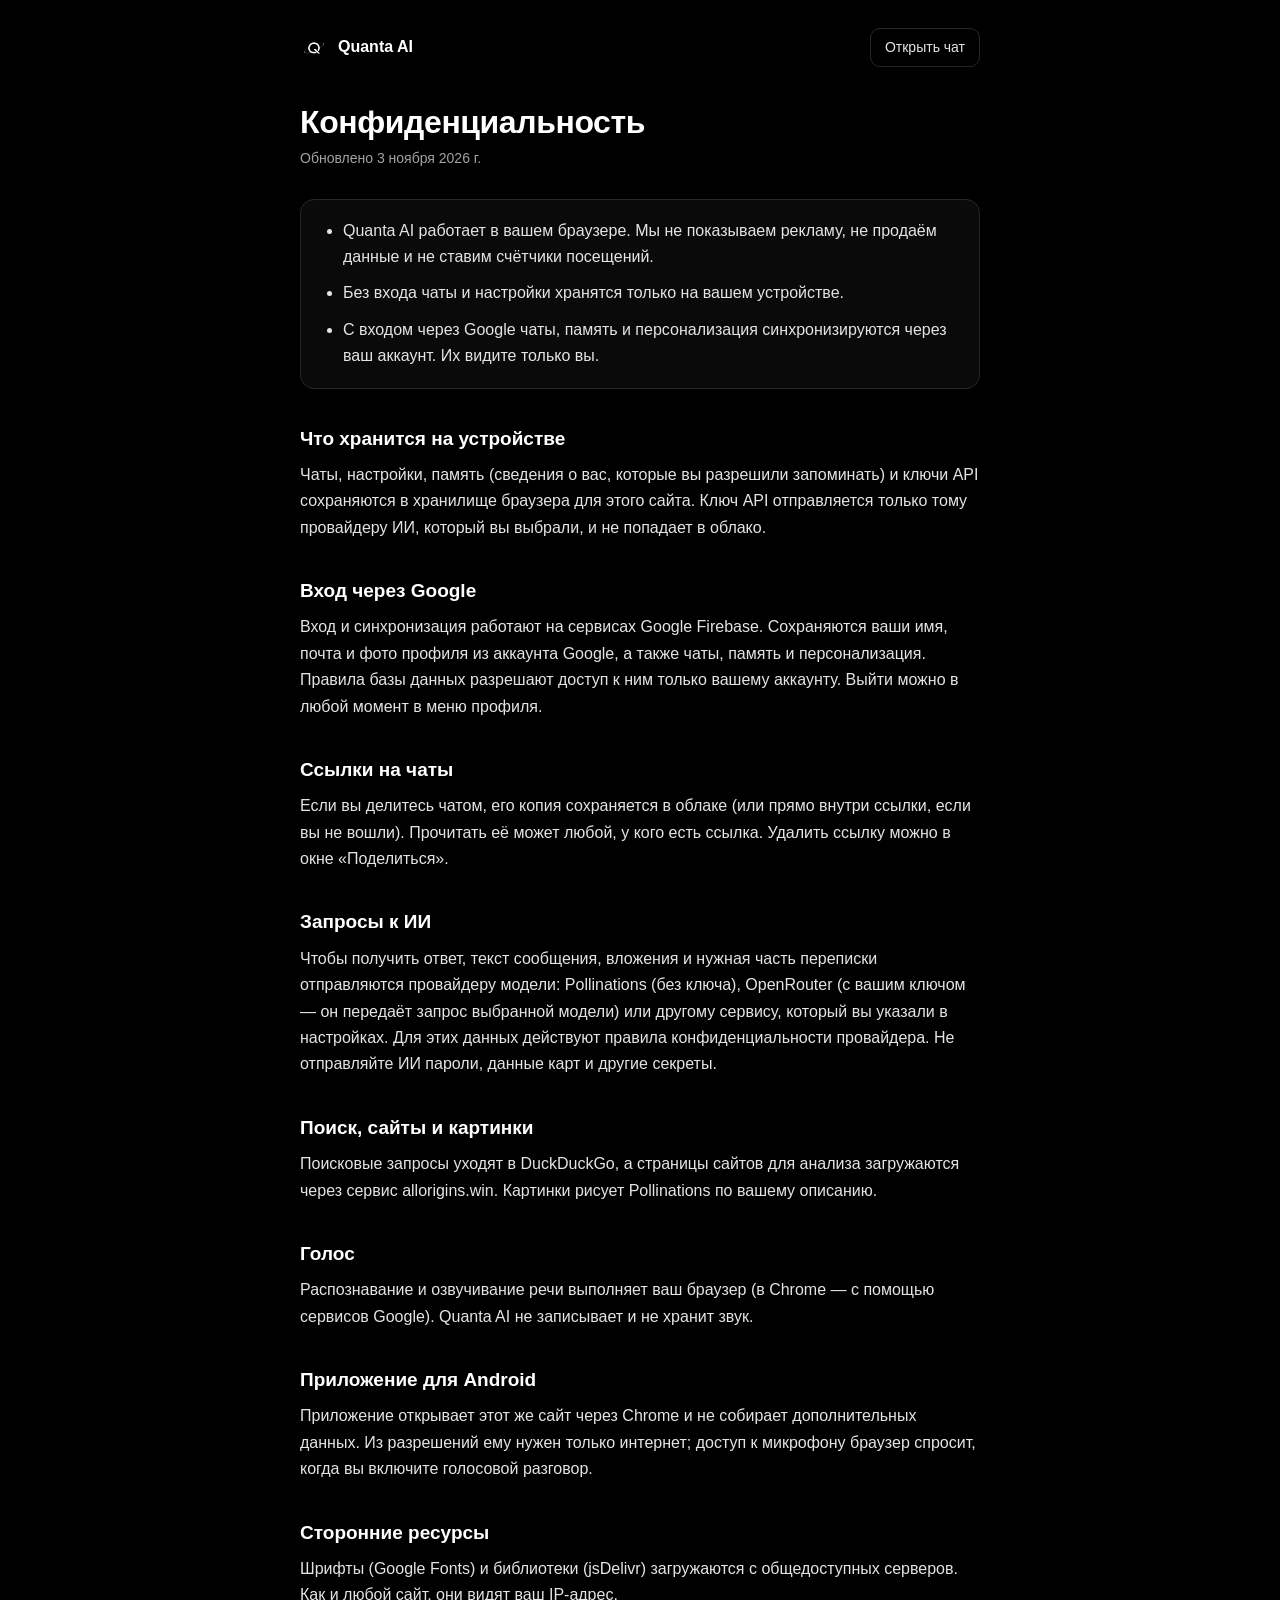
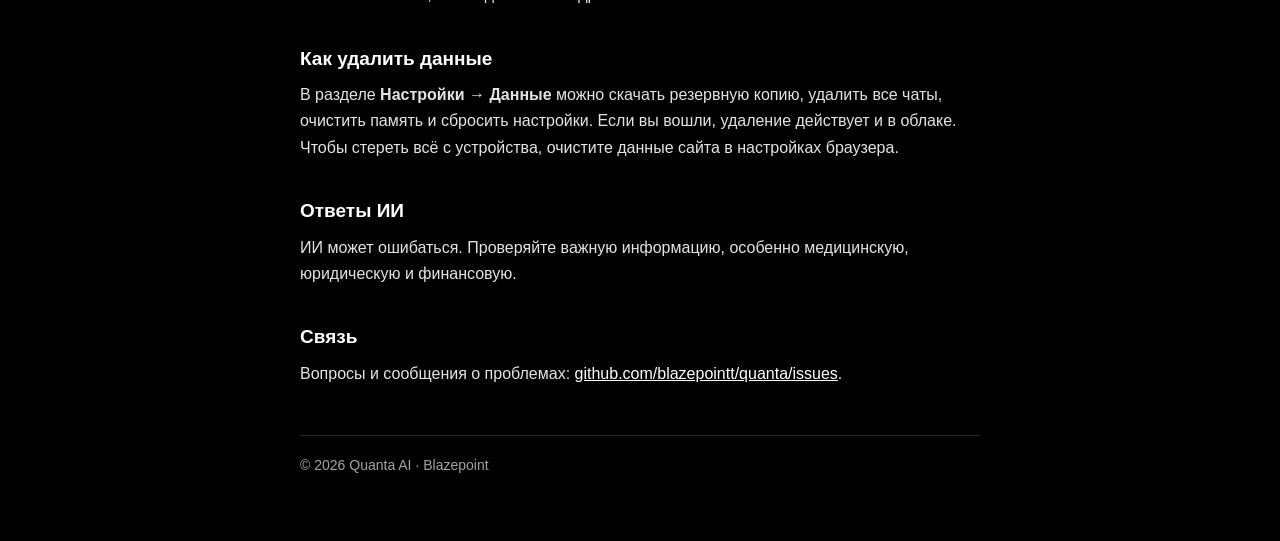
==== privacy.html @ 88335fb9 "Add files via upload" ====
<!DOCTYPE html>
<html lang="ru" data-theme="dark">
<head>
    <meta charset="UTF-8">
    <meta name="viewport" content="width=device-width, initial-scale=1">
    <title>Конфиденциальность — Quanta AI</title>
    <meta name="description" content="Какие данные использует Quanta AI, где они хранятся и как их удалить.">
    <link rel="canonical" href="https://blazepointt.github.io/quanta/privacy.html">
    <link rel="icon" type="image/png" sizes="48x48" href="assets/favicon-48.png">
    <meta name="theme-color" content="#000000">
    <script>
    (function () {
        try {
            var p = JSON.parse(localStorage.getItem('quanta_prefs') || 'null') || {};
            var light = p.theme === 'light' || (p.theme === 'system' && window.matchMedia && matchMedia('(prefers-color-scheme: light)').matches);
            if (light) document.documentElement.setAttribute('data-theme', 'light');
        } catch (e) {}
    })();
    </script>
    <style>
        :root { --bg: #000; --fg: #e4e4e7; --head: #fff; --muted: #a1a1aa; --line: #27272a; --card: #0a0a0b; --link: #fff; }
        [data-theme="light"] { --bg: #fff; --fg: #27272a; --head: #09090b; --muted: #52525b; --line: #e4e4e7; --card: #fafafa; --link: #09090b; }
        * { box-sizing: border-box; }
        html { -webkit-text-size-adjust: 100%; }
        body { margin: 0; background: var(--bg); color: var(--fg); font: 16px/1.65 Inter, -apple-system, "Segoe UI", Roboto, "Noto Sans", Arial, sans-serif; }
        .wrap { max-width: 720px; margin: 0 auto; padding: 28px 20px 64px; }
        .top { display: flex; align-items: center; justify-content: space-between; gap: 12px; margin-bottom: 36px; }
        .brand { display: inline-flex; align-items: center; gap: 10px; color: var(--head); text-decoration: none; font-weight: 600; }
        .brand img { width: 28px; height: 28px; border-radius: 7px; }
        .back { color: var(--fg); text-decoration: none; font-size: 14px; border: 1px solid var(--line); border-radius: 10px; padding: 7px 14px; }
        .back:hover { border-color: var(--muted); }
        h1 { color: var(--head); font-size: clamp(25px, 7.4vw, 32px); line-height: 1.2; margin: 0 0 6px; letter-spacing: -0.4px; }
        h1, h2, p, li { overflow-wrap: break-word; hyphens: auto; }
        .updated { color: var(--muted); font-size: 14px; margin: 0 0 28px; }
        h2 { color: var(--head); font-size: 19px; margin: 34px 0 8px; }
        p, li { margin: 0 0 10px; }
        ul { padding-left: 22px; margin: 0 0 10px; }
        a { color: var(--link); }
        .summary { background: var(--card); border: 1px solid var(--line); border-radius: 14px; padding: 18px 20px; }
        .summary ul { margin: 0; }
        .summary li:last-child { margin-bottom: 0; }
        footer { margin-top: 48px; padding-top: 18px; border-top: 1px solid var(--line); color: var(--muted); font-size: 14px; }
    </style>
</head>
<body>
<div class="wrap">
    <div class="top">
        <a class="brand" href="./"><img src="assets/icon-192.png" alt="" width="28" height="28">Quanta AI</a>
        <a class="back" href="./">Открыть чат</a>
    </div>

    <h1>Конфиденциальность</h1>
    <p class="updated">Обновлено 3 ноября 2026 г.</p>

    <div class="summary">
        <ul>
            <li>Quanta AI работает в вашем браузере. Мы не показываем рекламу, не продаём данные и не ставим счётчики посещений.</li>
            <li>Без входа чаты и настройки хранятся только на вашем устройстве.</li>
            <li>С входом через Google чаты, память и персонализация синхронизируются через ваш аккаунт. Их видите только вы.</li>
        </ul>
    </div>

    <h2>Что хранится на устройстве</h2>
    <p>Чаты, настройки, память (сведения о вас, которые вы разрешили запоминать) и ключи API сохраняются в хранилище браузера для этого сайта. Ключ API отправляется только тому провайдеру ИИ, который вы выбрали, и не попадает в облако.</p>

    <h2>Вход через Google</h2>
    <p>Вход и синхронизация работают на сервисах Google Firebase. Сохраняются ваши имя, почта и фото профиля из аккаунта Google, а также чаты, память и персонализация. Правила базы данных разрешают доступ к ним только вашему аккаунту. Выйти можно в любой момент в меню профиля.</p>

    <h2>Ссылки на чаты</h2>
    <p>Если вы делитесь чатом, его копия сохраняется в облаке (или прямо внутри ссылки, если вы не вошли). Прочитать её может любой, у кого есть ссылка. Удалить ссылку можно в окне «Поделиться».</p>

    <h2>Запросы к ИИ</h2>
    <p>Чтобы получить ответ, текст сообщения, вложения и нужная часть переписки отправляются провайдеру модели: Pollinations (без ключа), OpenRouter (с вашим ключом — он передаёт запрос выбранной модели) или другому сервису, который вы указали в настройках. Для этих данных действуют правила конфиденциальности провайдера. Не отправляйте ИИ пароли, данные карт и другие секреты.</p>

    <h2>Поиск, сайты и картинки</h2>
    <p>Поисковые запросы уходят в DuckDuckGo, а страницы сайтов для анализа загружаются через сервис allorigins.win. Картинки рисует Pollinations по вашему описанию.</p>

    <h2>Голос</h2>
    <p>Распознавание и озвучивание речи выполняет ваш браузер (в Chrome — с помощью сервисов Google). Quanta AI не записывает и не хранит звук.</p>

    <h2>Приложение для Android</h2>
    <p>Приложение открывает этот же сайт через Chrome и не собирает дополнительных данных. Из разрешений ему нужен только интернет; доступ к микрофону браузер спросит, когда вы включите голосовой разговор.</p>

    <h2>Сторонние ресурсы</h2>
    <p>Шрифты (Google Fonts) и библиотеки (jsDelivr) загружаются с общедоступных серверов. Как и любой сайт, они видят ваш IP-адрес.</p>

    <h2>Как удалить данные</h2>
    <p>В разделе <b>Настройки → Данные</b> можно скачать резервную копию, удалить все чаты, очистить память и сбросить настройки. Если вы вошли, удаление действует и в облаке. Чтобы стереть всё с устройства, очистите данные сайта в настройках браузера.</p>

    <h2>Ответы ИИ</h2>
    <p>ИИ может ошибаться. Проверяйте важную информацию, особенно медицинскую, юридическую и финансовую.</p>

    <h2>Связь</h2>
    <p>Вопросы и сообщения о проблемах: <a href="https://github.com/blazepointt/quanta/issues" target="_blank" rel="noopener">github.com/blazepointt/quanta/issues</a>.</p>

    <footer>© 2026 Quanta AI · Blazepoint</footer>
</div>
</body>
</html>
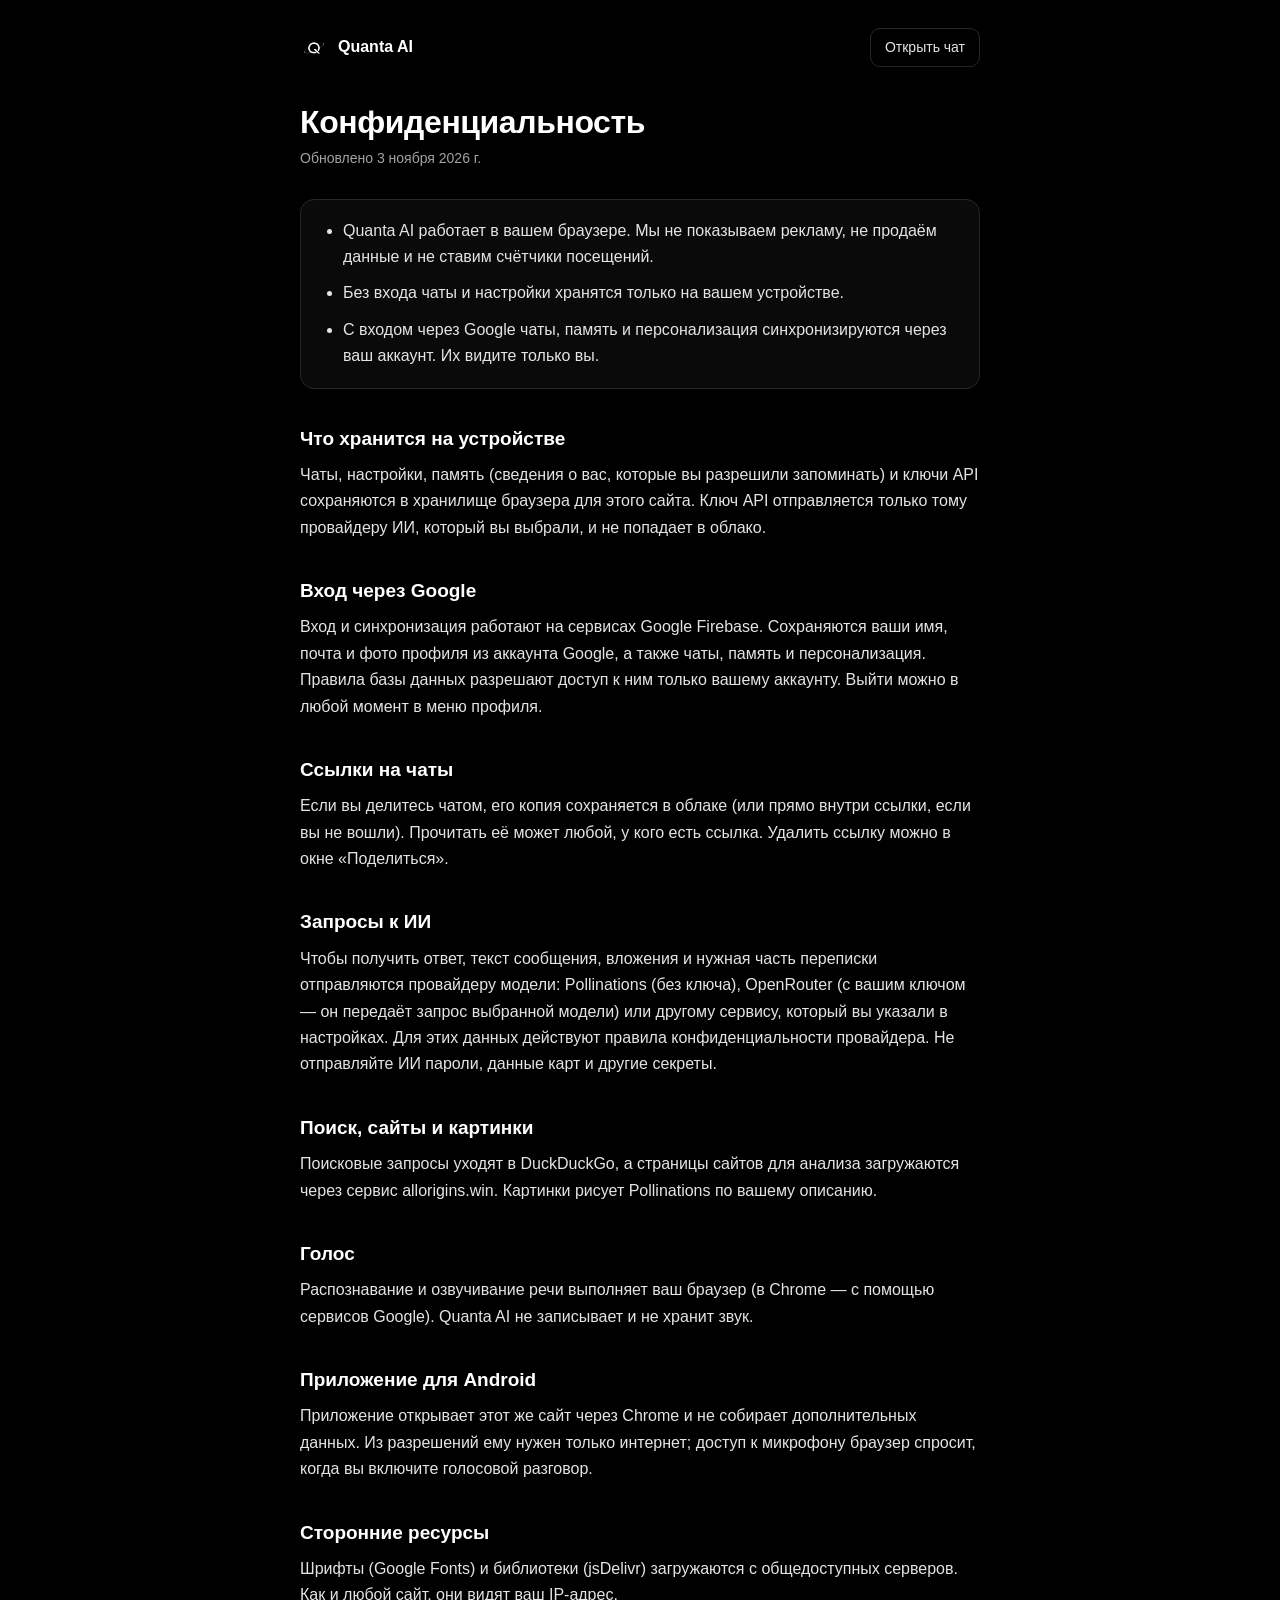
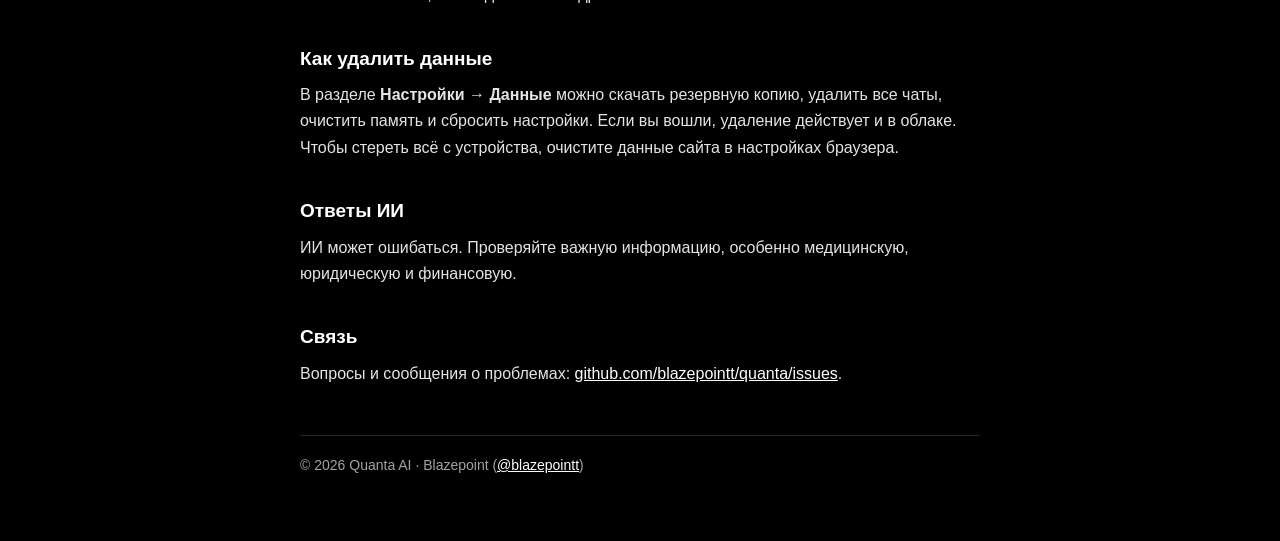
==== commit fb0f93fc: "Add files via upload" ====
--- a/privacy.html
+++ b/privacy.html
@@ -93,7 +93,7 @@
     <h2>Связь</h2>
     <p>Вопросы и сообщения о проблемах: <a href="https://github.com/blazepointt/quanta/issues" target="_blank" rel="noopener">github.com/blazepointt/quanta/issues</a>.</p>
 
-    <footer>© 2026 Quanta AI · Blazepoint</footer>
+    <footer>© 2026 Quanta AI · Blazepoint (<a href="https://github.com/blazepointt" target="_blank" rel="noopener">@blazepointt</a>)</footer>
 </div>
 </body>
 </html>
